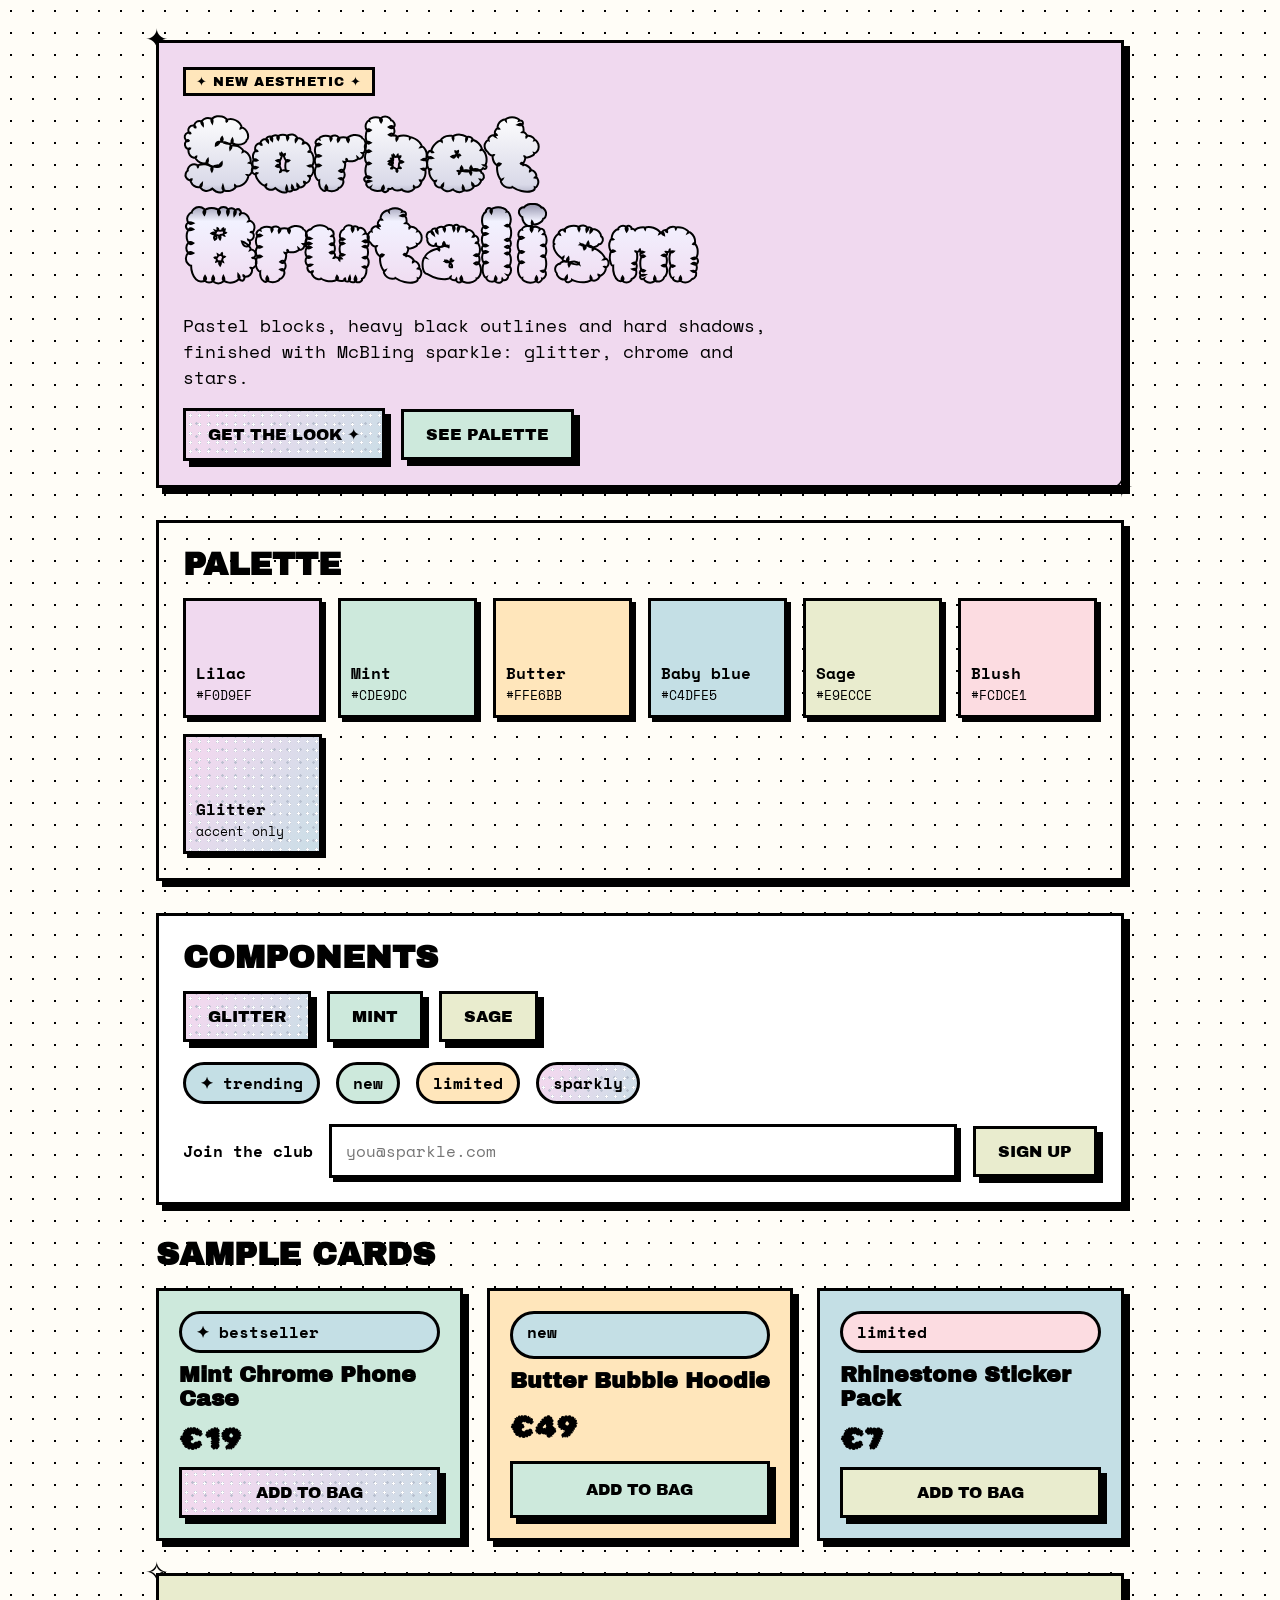
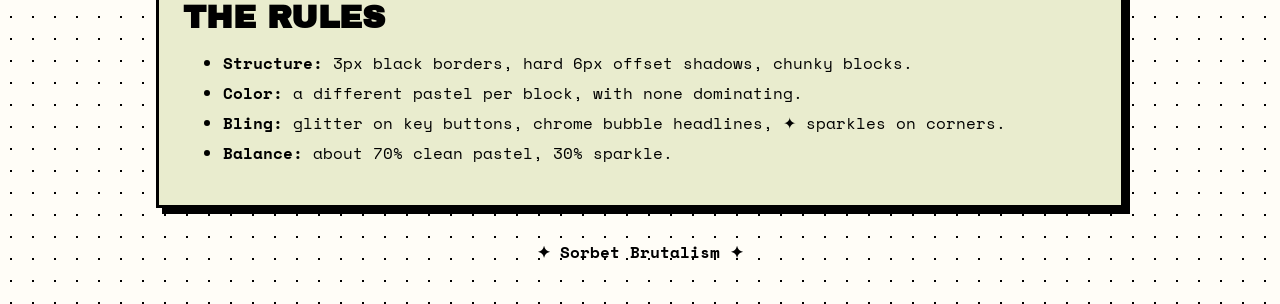
==== test.html @ 94ad9d23 "late night commit" ====
<!doctype html>
<html lang="en">
<head>
<meta charset="utf-8">
<meta name="viewport" content="width=device-width, initial-scale=1">
<title>Sorbet Brutalism</title>
<link href="https://fonts.googleapis.com/css2?family=Archivo+Black&family=Rubik+Bubbles&family=Space+Mono:wght@400;700&display=swap" rel="stylesheet">
<style>
  :root{
    --lilac:#F0D9EF; --mint:#CDE9DC; --butter:#FFE6BB;
    --blue:#C4DFE5; --sage:#E9ECCE; --blush:#FCDCE1;
    --ink:#000; --paper:#FFFDF7;
    --shadow:6px 6px 0 var(--ink);
    --border:3px solid var(--ink);
  }
  *{box-sizing:border-box}
  body{
    margin:0; background:var(--paper); color:var(--ink);
    font-family:"Space Mono",monospace;
    background-image:radial-gradient(var(--ink) 1px,transparent 1px);
    background-size:22px 22px;
  }
  .wrap{max-width:1000px;margin:0 auto;padding:40px 16px;display:grid;gap:32px}

  /* chrome bubble headline */
  .chrome{
    font-family:"Rubik Bubbles",cursive;
    background:linear-gradient(180deg,#fff 0%,#d9d9e8 40%,#8f8fa8 50%,#f2f2ff 60%,#F0D9EF 100%);
    -webkit-background-clip:text;background-clip:text;color:transparent;
    -webkit-text-stroke:2px var(--ink);
  }

  /* glitter fill */
  .glitter{
    background-color:var(--blush);
    background-image:
      radial-gradient(circle,#fff 1px,#c0c6d4 1.5px,transparent 2px),
      radial-gradient(circle,rgba(176,184,200,.8) 1px,transparent 1.5px),
      linear-gradient(120deg,var(--blush),var(--lilac),var(--blue),var(--mint));
    background-size:9px 9px,13px 13px,300% 300%;
    background-position:0 0,4px 6px,40% 50%;
  }

  /* twinkle on hover/focus: two sparse sparkle grids fading out of phase, behind the text */
  .glitter{position:relative;isolation:isolate}
  .glitter::before,.glitter::after{
    content:"";position:absolute;inset:0;z-index:-1;pointer-events:none;border-radius:inherit;opacity:0;
    /* silver rim so the white sparkle shows on pale pastels */
    background:radial-gradient(circle,#fff 1.5px,#c9ced9 2px,#8e97a8 2.5px,transparent 3px) 0 0/23px 19px;
  }
  .glitter::after{background-position:11px 9px}
  .glitter:hover::before,.glitter:hover::after,
  .glitter:focus-visible::before,.glitter:focus-visible::after{animation:twinkle .5s ease-in-out infinite alternate}
  .glitter:hover::after,.glitter:focus-visible::after{animation-delay:-.25s}
  @keyframes twinkle{from{opacity:0}to{opacity:1}}
  /* reduced motion: sparkles just appear on hover, no blinking */
  @media (prefers-reduced-motion:reduce){
    .glitter:hover::before,.glitter:focus-visible::before{animation:none;opacity:1}
    .glitter:hover::after,.glitter:focus-visible::after{animation:none}
  }

  .box{border:var(--border);box-shadow:var(--shadow);padding:24px;position:relative}
  .spark{position:absolute;font-size:28px;line-height:1}
  .spark.tl{top:-18px;left:-14px}
  .spark.br{bottom:-16px;right:-12px}

  /* hero */
  .hero{background:var(--lilac);text-align:left}
  .hero h1{font-size:clamp(44px,9vw,96px);margin:0;line-height:.95}
  .hero p{font-size:18px;max-width:55ch}
  .tag{display:inline-block;font-family:"Archivo Black",sans-serif;font-size:13px;
       text-transform:uppercase;letter-spacing:.08em;background:var(--butter);
       border:var(--border);padding:4px 10px;margin-bottom:16px}

  h2{font-family:"Archivo Black",sans-serif;font-size:32px;margin:0 0 16px;text-transform:uppercase}

  /* palette */
  .swatches{display:grid;grid-template-columns:repeat(auto-fit,minmax(130px,1fr));gap:16px}
  .sw{border:var(--border);box-shadow:4px 4px 0 var(--ink);height:120px;
      display:flex;flex-direction:column;justify-content:flex-end;padding:10px;font-weight:700}
  .sw small{font-weight:400}

  /* components */
  .row{display:flex;flex-wrap:wrap;gap:16px;align-items:center}
  .btn{font-family:"Archivo Black",sans-serif;font-size:16px;text-transform:uppercase;
       border:var(--border);box-shadow:var(--shadow);padding:14px 22px;cursor:pointer;
       transition:transform .1s,box-shadow .1s}
  .btn:hover{transform:translate(-2px,-2px);box-shadow:8px 8px 0 var(--ink)}
  .btn:active{transform:translate(6px,6px);box-shadow:0 0 0 var(--ink)}
  .btn.mint{background:var(--mint)} .btn.sage{background:var(--sage)}
  .pill{border:var(--border);border-radius:999px;padding:6px 14px;font-weight:700;background-color:var(--blue)}
  input{font-family:inherit;font-size:16px;border:var(--border);box-shadow:4px 4px 0 var(--ink);
        padding:12px 14px;background:#fff;min-width:0;flex:1 1 220px}
  input:focus{outline:3px solid var(--lilac);outline-offset:3px}

  /* cards */
  .cards{display:grid;grid-template-columns:repeat(auto-fit,minmax(220px,1fr));gap:24px}
  .card{border:var(--border);box-shadow:var(--shadow);padding:20px;display:grid;gap:10px}
  .card h3{font-family:"Archivo Black",sans-serif;margin:0;font-size:22px}
  .card .price{font-family:"Rubik Bubbles",cursive;font-size:30px}
  .card.a{background:var(--mint)} .card.b{background:var(--butter)} .card.c{background:var(--blue)}

  .rules{background:var(--sage)}
  .rules li{margin:6px 0}
  footer{text-align:center;font-weight:700}
</style>
</head>
<body>
<div class="wrap">

  <section class="box hero">
    <span class="spark tl">✦</span><span class="spark br">✧</span>
    <span class="tag">✦ New aesthetic ✦</span>
    <h1 class="chrome">Sorbet<br>Brutalism</h1>
    <p>Pastel blocks, heavy black outlines and hard shadows, finished with McBling sparkle: glitter, chrome and stars.</p>
    <div class="row">
      <button class="btn glitter">Get the look ✦</button>
      <button class="btn mint">See palette</button>
    </div>
  </section>

  <section class="box">
    <h2>Palette</h2>
    <div class="swatches">
      <div class="sw" style="background:var(--lilac)">Lilac<small>#F0D9EF</small></div>
      <div class="sw" style="background:var(--mint)">Mint<small>#CDE9DC</small></div>
      <div class="sw" style="background:var(--butter)">Butter<small>#FFE6BB</small></div>
      <div class="sw" style="background:var(--blue)">Baby blue<small>#C4DFE5</small></div>
      <div class="sw" style="background:var(--sage)">Sage<small>#E9ECCE</small></div>
      <div class="sw" style="background:var(--blush)">Blush<small>#FCDCE1</small></div>
      <div class="sw glitter">Glitter<small>accent only</small></div>
    </div>
  </section>

  <section class="box" style="background:#fff">
    <h2>Components</h2>
    <div class="row" style="margin-bottom:20px">
      <button class="btn glitter">Glitter</button>
      <button class="btn mint">Mint</button>
      <button class="btn sage">Sage</button>
    </div>
    <div class="row" style="margin-bottom:20px">
      <span class="pill">✦ trending</span>
      <span class="pill" style="background:var(--mint)">new</span>
      <span class="pill" style="background:var(--butter)">limited</span>
      <span class="pill glitter">sparkly</span>
    </div>
    <div class="row">
      <label for="email" style="font-weight:700">Join the club</label>
      <input id="email" type="email" placeholder="you@sparkle.com">
      <button class="btn sage">Sign up</button>
    </div>
  </section>

  <section>
    <h2>Sample cards</h2>
    <div class="cards">
      <div class="card a"><span class="pill">✦ bestseller</span><h3>Mint Chrome Phone Case</h3><div class="price">€19</div><button class="btn glitter">Add to bag</button></div>
      <div class="card b"><span class="pill">new</span><h3>Butter Bubble Hoodie</h3><div class="price">€49</div><button class="btn mint">Add to bag</button></div>
      <div class="card c"><span class="pill" style="background:var(--blush)">limited</span><h3>Rhinestone Sticker Pack</h3><div class="price">€7</div><button class="btn sage">Add to bag</button></div>
    </div>
  </section>

  <section class="box rules">
    <span class="spark tl">✧</span>
    <h2>The rules</h2>
    <ul>
      <li><b>Structure:</b> 3px black borders, hard 6px offset shadows, chunky blocks.</li>
      <li><b>Color:</b> a different pastel per block, with none dominating.</li>
      <li><b>Bling:</b> glitter on key buttons, chrome bubble headlines, ✦ sparkles on corners.</li>
      <li><b>Balance:</b> about 70% clean pastel, 30% sparkle.</li>
    </ul>
  </section>

  <footer>✦ Sorbet Brutalism ✦</footer>
</div>
</body>
</html>
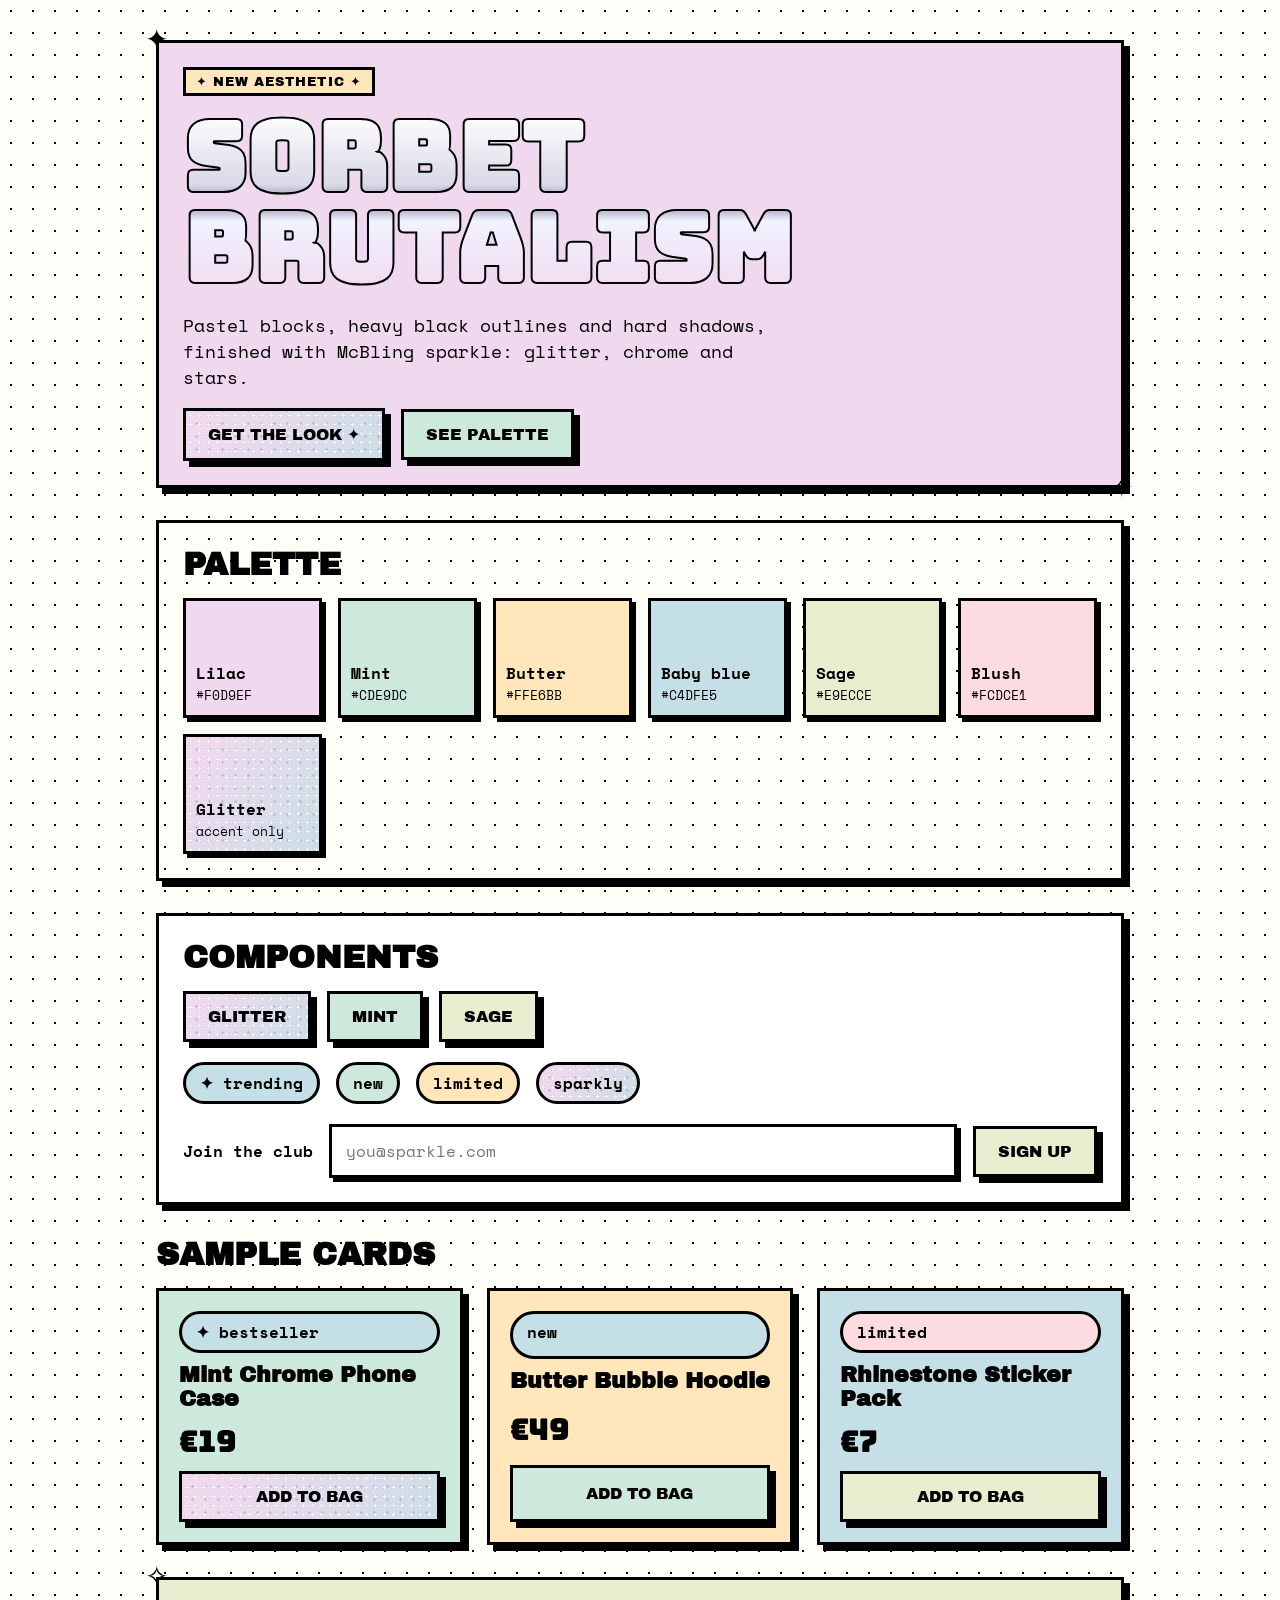
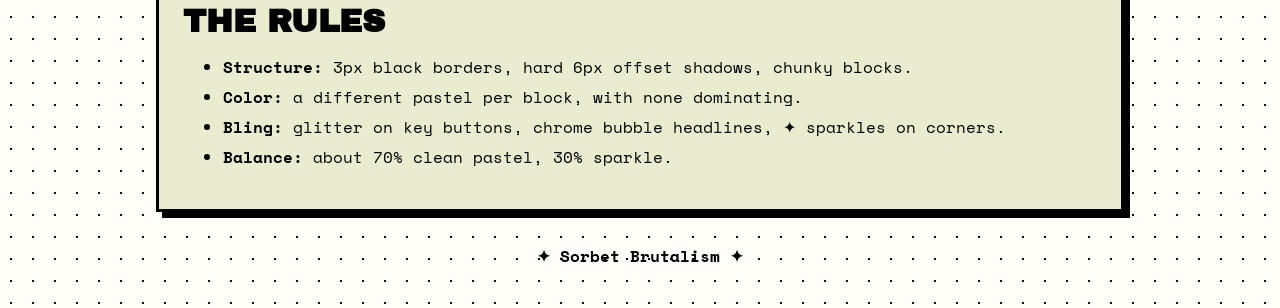
==== commit 3ee01933: "Use Bungee for title and prices in test.html Co-Authored-By: Claude Opus 5.5 <noreply@anthropic.com>" ====
--- a/test.html
+++ b/test.html
@@ -4,7 +4,7 @@
 <meta charset="utf-8">
 <meta name="viewport" content="width=device-width, initial-scale=1">
 <title>Sorbet Brutalism</title>
-<link href="https://fonts.googleapis.com/css2?family=Archivo+Black&family=Rubik+Bubbles&family=Space+Mono:wght@400;700&display=swap" rel="stylesheet">
+<link href="https://fonts.googleapis.com/css2?family=Archivo+Black&family=Bungee&family=Space+Mono:wght@400;700&display=swap" rel="stylesheet">
 <style>
   :root{
     --lilac:#F0D9EF; --mint:#CDE9DC; --butter:#FFE6BB;
@@ -24,7 +24,7 @@
 
   /* chrome bubble headline */
   .chrome{
-    font-family:"Rubik Bubbles",cursive;
+    font-family:"Bungee",sans-serif;
     background:linear-gradient(180deg,#fff 0%,#d9d9e8 40%,#8f8fa8 50%,#f2f2ff 60%,#F0D9EF 100%);
     -webkit-background-clip:text;background-clip:text;color:transparent;
     -webkit-text-stroke:2px var(--ink);
@@ -97,7 +97,7 @@
   .cards{display:grid;grid-template-columns:repeat(auto-fit,minmax(220px,1fr));gap:24px}
   .card{border:var(--border);box-shadow:var(--shadow);padding:20px;display:grid;gap:10px}
   .card h3{font-family:"Archivo Black",sans-serif;margin:0;font-size:22px}
-  .card .price{font-family:"Rubik Bubbles",cursive;font-size:30px}
+  .card .price{font-family:"Bungee",sans-serif;font-size:30px}
   .card.a{background:var(--mint)} .card.b{background:var(--butter)} .card.c{background:var(--blue)}
 
   .rules{background:var(--sage)}
